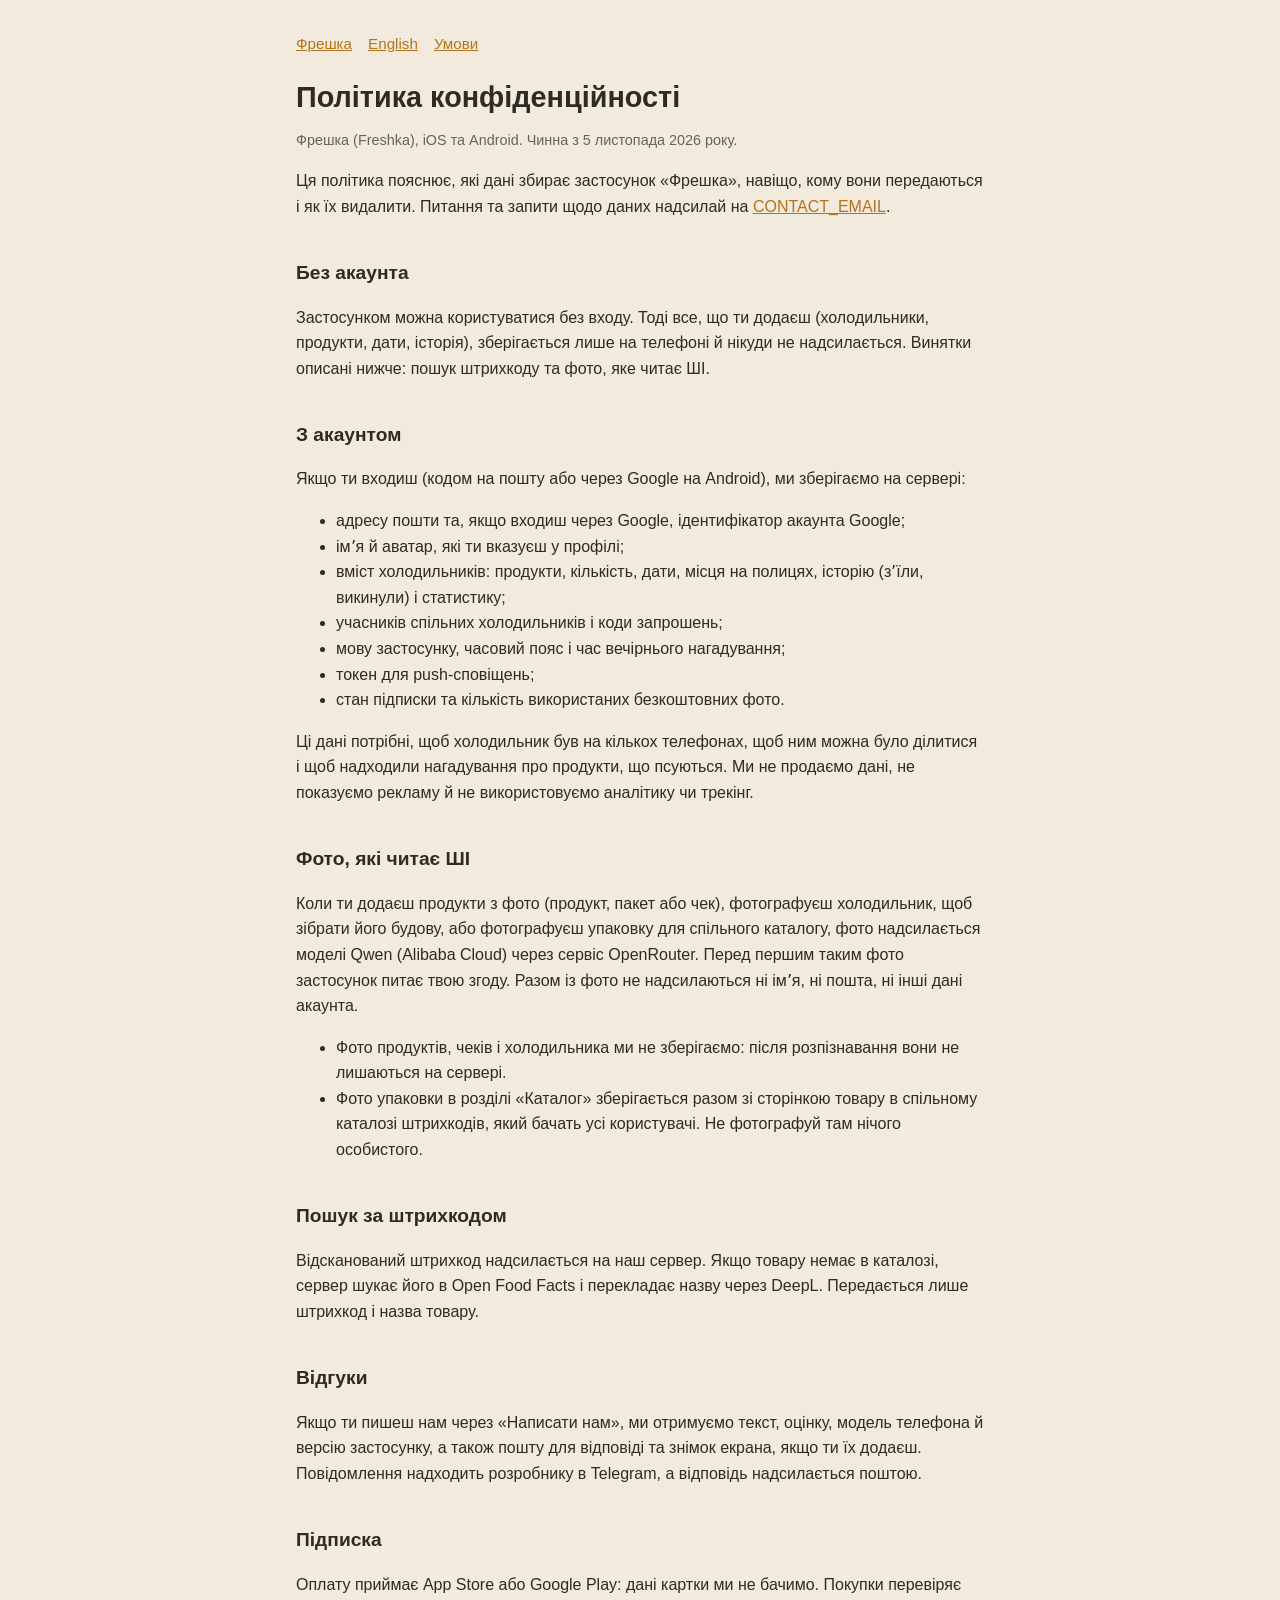
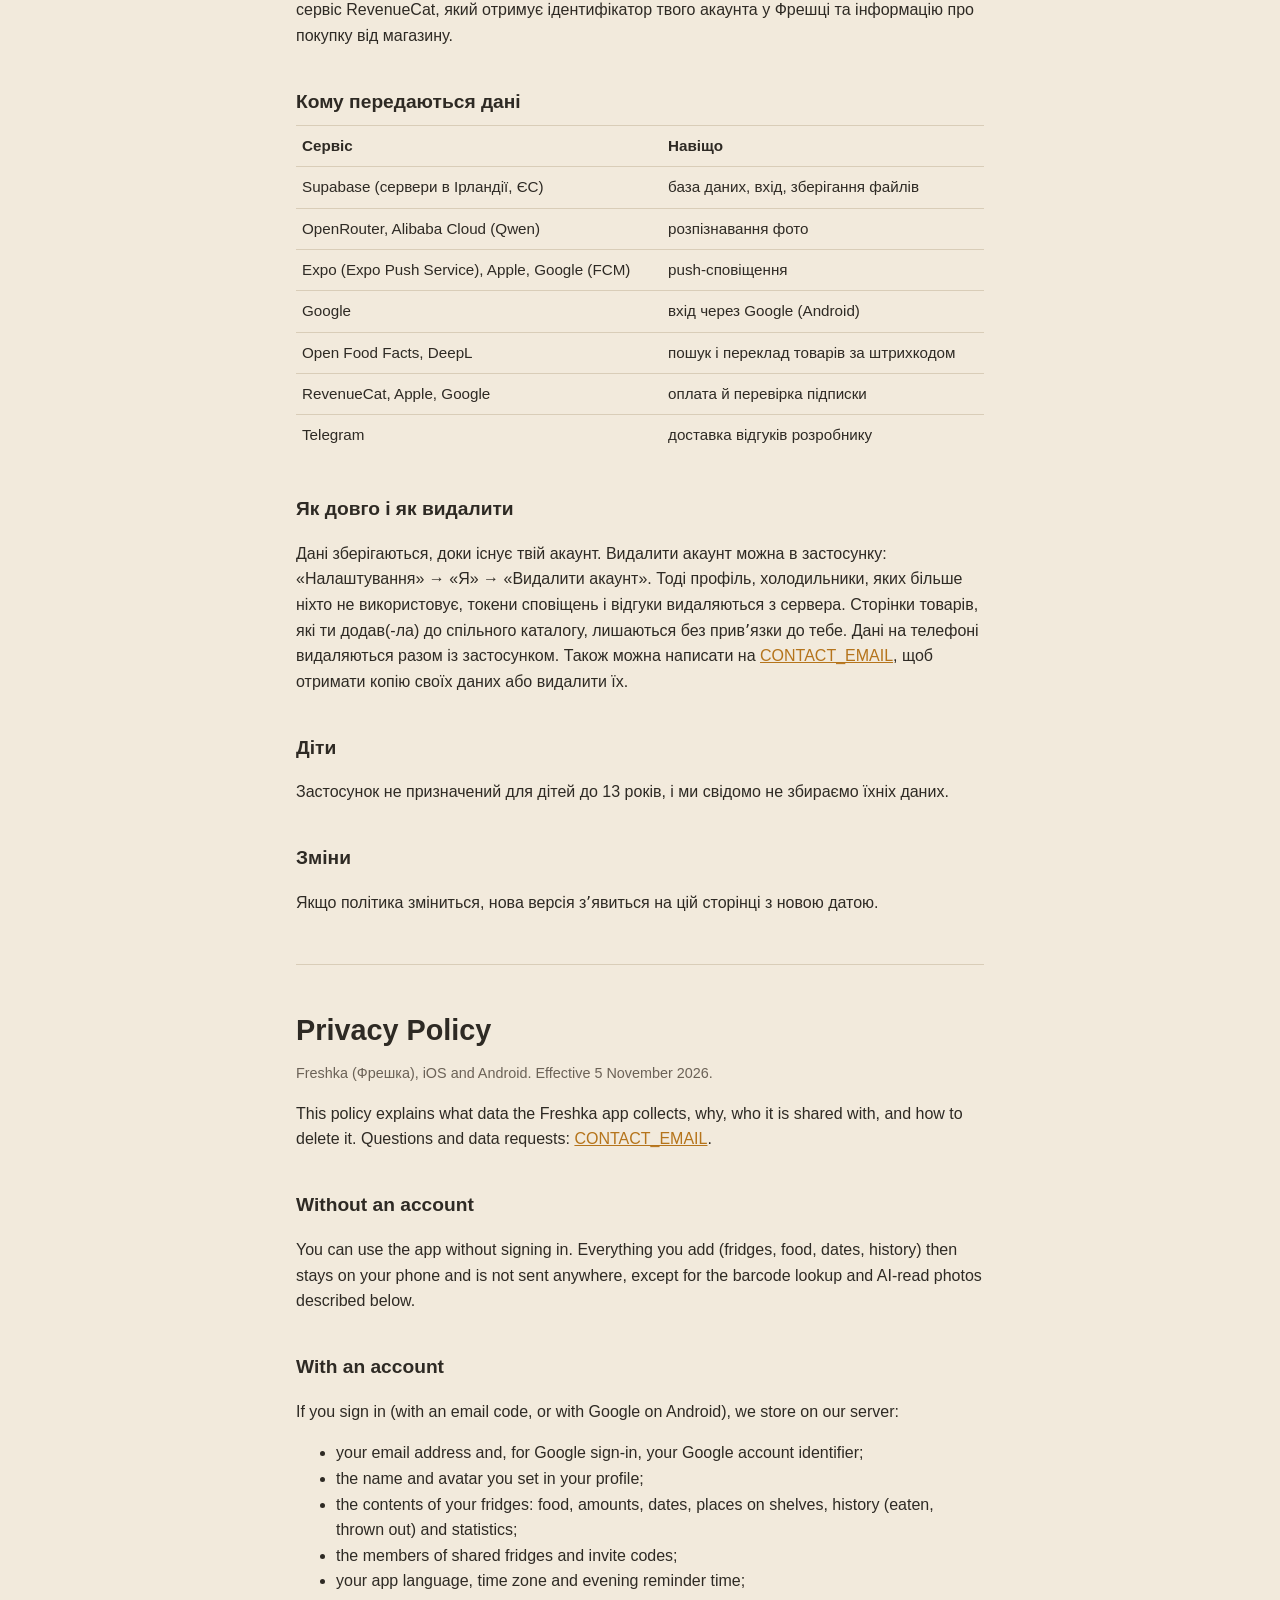
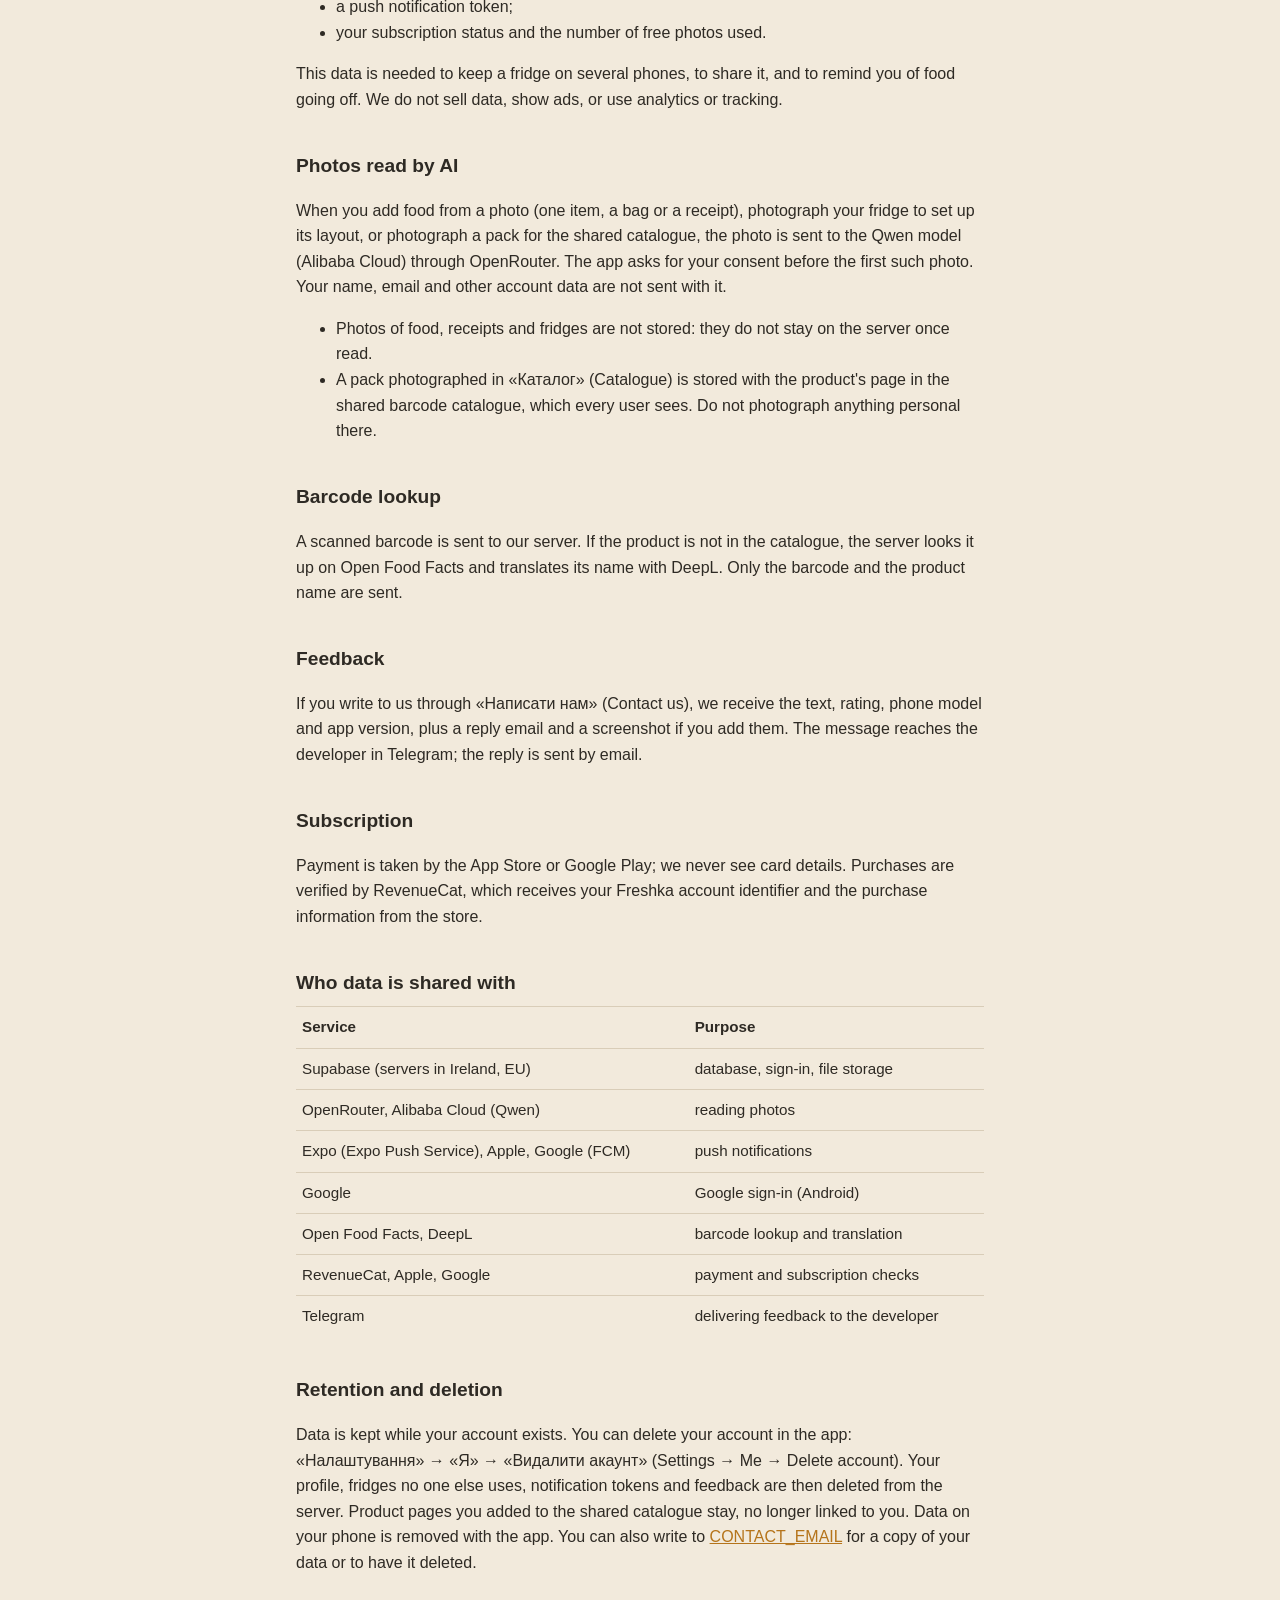
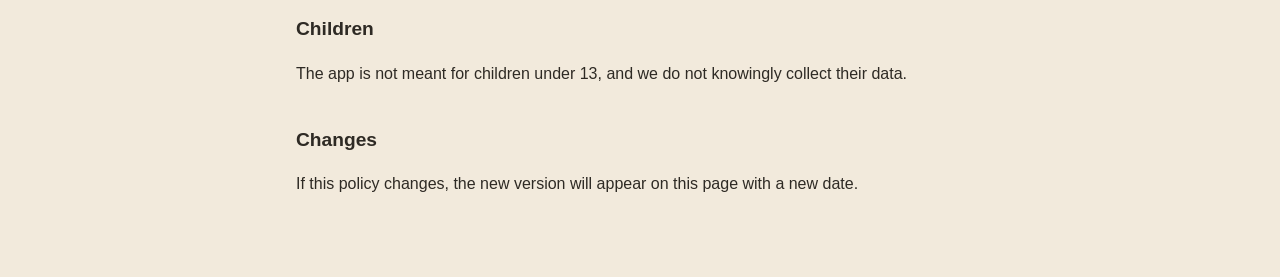
==== privacy.html @ b86d2744 "Privacy policy and terms of use for Freshka Co-Authored-By: Claude Opus 5.5 <noreply@anthropic.com>" ====
<!doctype html>
<html lang="uk"><head><meta charset="utf-8"><meta name="viewport" content="width=device-width,initial-scale=1">
<title>Політика конфіденційності · Privacy Policy</title><link rel="stylesheet" href="style.css"></head>
<body><main>
<nav><a href="index.html">Фрешка</a><a href="#en">English</a><a href="terms.html">Умови</a></nav>

<h1>Політика конфіденційності</h1>
<p class="muted">Фрешка (Freshka), iOS та Android. Чинна з 5 листопада 2026 року.</p>

<p>Ця політика пояснює, які дані збирає застосунок «Фрешка», навіщо, кому вони передаються і як їх видалити. Питання та запити щодо даних надсилай на <a href="mailto:CONTACT_EMAIL">CONTACT_EMAIL</a>.</p>

<h2>Без акаунта</h2>
<p>Застосунком можна користуватися без входу. Тоді все, що ти додаєш (холодильники, продукти, дати, історія), зберігається лише на телефоні й нікуди не надсилається. Винятки описані нижче: пошук штрихкоду та фото, яке читає ШІ.</p>

<h2>З акаунтом</h2>
<p>Якщо ти входиш (кодом на пошту або через Google на Android), ми зберігаємо на сервері:</p>
<ul>
<li>адресу пошти та, якщо входиш через Google, ідентифікатор акаунта Google;</li>
<li>імʼя й аватар, які ти вказуєш у профілі;</li>
<li>вміст холодильників: продукти, кількість, дати, місця на полицях, історію (зʼїли, викинули) і статистику;</li>
<li>учасників спільних холодильників і коди запрошень;</li>
<li>мову застосунку, часовий пояс і час вечірнього нагадування;</li>
<li>токен для push-сповіщень;</li>
<li>стан підписки та кількість використаних безкоштовних фото.</li>
</ul>
<p>Ці дані потрібні, щоб холодильник був на кількох телефонах, щоб ним можна було ділитися і щоб надходили нагадування про продукти, що псуються. Ми не продаємо дані, не показуємо рекламу й не використовуємо аналітику чи трекінг.</p>

<h2>Фото, які читає ШІ</h2>
<p>Коли ти додаєш продукти з фото (продукт, пакет або чек), фотографуєш холодильник, щоб зібрати його будову, або фотографуєш упаковку для спільного каталогу, фото надсилається моделі Qwen (Alibaba Cloud) через сервіс OpenRouter. Перед першим таким фото застосунок питає твою згоду. Разом із фото не надсилаються ні імʼя, ні пошта, ні інші дані акаунта.</p>
<ul>
<li>Фото продуктів, чеків і холодильника ми не зберігаємо: після розпізнавання вони не лишаються на сервері.</li>
<li>Фото упаковки в розділі «Каталог» зберігається разом зі сторінкою товару в спільному каталозі штрихкодів, який бачать усі користувачі. Не фотографуй там нічого особистого.</li>
</ul>

<h2>Пошук за штрихкодом</h2>
<p>Відсканований штрихкод надсилається на наш сервер. Якщо товару немає в каталозі, сервер шукає його в Open Food Facts і перекладає назву через DeepL. Передається лише штрихкод і назва товару.</p>

<h2>Відгуки</h2>
<p>Якщо ти пишеш нам через «Написати нам», ми отримуємо текст, оцінку, модель телефона й версію застосунку, а також пошту для відповіді та знімок екрана, якщо ти їх додаєш. Повідомлення надходить розробнику в Telegram, а відповідь надсилається поштою.</p>

<h2>Підписка</h2>
<p>Оплату приймає App Store або Google Play: дані картки ми не бачимо. Покупки перевіряє сервіс RevenueCat, який отримує ідентифікатор твого акаунта у Фрешці та інформацію про покупку від магазину.</p>

<h2>Кому передаються дані</h2>
<table>
<tr><th>Сервіс</th><th>Навіщо</th></tr>
<tr><td>Supabase (сервери в Ірландії, ЄС)</td><td>база даних, вхід, зберігання файлів</td></tr>
<tr><td>OpenRouter, Alibaba Cloud (Qwen)</td><td>розпізнавання фото</td></tr>
<tr><td>Expo (Expo Push Service), Apple, Google (FCM)</td><td>push-сповіщення</td></tr>
<tr><td>Google</td><td>вхід через Google (Android)</td></tr>
<tr><td>Open Food Facts, DeepL</td><td>пошук і переклад товарів за штрихкодом</td></tr>
<tr><td>RevenueCat, Apple, Google</td><td>оплата й перевірка підписки</td></tr>
<tr><td>Telegram</td><td>доставка відгуків розробнику</td></tr>
</table>

<h2>Як довго і як видалити</h2>
<p>Дані зберігаються, доки існує твій акаунт. Видалити акаунт можна в застосунку: «Налаштування» → «Я» → «Видалити акаунт». Тоді профіль, холодильники, яких більше ніхто не використовує, токени сповіщень і відгуки видаляються з сервера. Сторінки товарів, які ти додав(-ла) до спільного каталогу, лишаються без привʼязки до тебе. Дані на телефоні видаляються разом із застосунком. Також можна написати на <a href="mailto:CONTACT_EMAIL">CONTACT_EMAIL</a>, щоб отримати копію своїх даних або видалити їх.</p>

<h2>Діти</h2>
<p>Застосунок не призначений для дітей до 13 років, і ми свідомо не збираємо їхніх даних.</p>

<h2>Зміни</h2>
<p>Якщо політика зміниться, нова версія зʼявиться на цій сторінці з новою датою.</p>

<hr>

<h1 id="en">Privacy Policy</h1>
<p class="muted">Freshka (Фрешка), iOS and Android. Effective 5 November 2026.</p>

<p>This policy explains what data the Freshka app collects, why, who it is shared with, and how to delete it. Questions and data requests: <a href="mailto:CONTACT_EMAIL">CONTACT_EMAIL</a>.</p>

<h2>Without an account</h2>
<p>You can use the app without signing in. Everything you add (fridges, food, dates, history) then stays on your phone and is not sent anywhere, except for the barcode lookup and AI-read photos described below.</p>

<h2>With an account</h2>
<p>If you sign in (with an email code, or with Google on Android), we store on our server:</p>
<ul>
<li>your email address and, for Google sign-in, your Google account identifier;</li>
<li>the name and avatar you set in your profile;</li>
<li>the contents of your fridges: food, amounts, dates, places on shelves, history (eaten, thrown out) and statistics;</li>
<li>the members of shared fridges and invite codes;</li>
<li>your app language, time zone and evening reminder time;</li>
<li>a push notification token;</li>
<li>your subscription status and the number of free photos used.</li>
</ul>
<p>This data is needed to keep a fridge on several phones, to share it, and to remind you of food going off. We do not sell data, show ads, or use analytics or tracking.</p>

<h2>Photos read by AI</h2>
<p>When you add food from a photo (one item, a bag or a receipt), photograph your fridge to set up its layout, or photograph a pack for the shared catalogue, the photo is sent to the Qwen model (Alibaba Cloud) through OpenRouter. The app asks for your consent before the first such photo. Your name, email and other account data are not sent with it.</p>
<ul>
<li>Photos of food, receipts and fridges are not stored: they do not stay on the server once read.</li>
<li>A pack photographed in «Каталог» (Catalogue) is stored with the product's page in the shared barcode catalogue, which every user sees. Do not photograph anything personal there.</li>
</ul>

<h2>Barcode lookup</h2>
<p>A scanned barcode is sent to our server. If the product is not in the catalogue, the server looks it up on Open Food Facts and translates its name with DeepL. Only the barcode and the product name are sent.</p>

<h2>Feedback</h2>
<p>If you write to us through «Написати нам» (Contact us), we receive the text, rating, phone model and app version, plus a reply email and a screenshot if you add them. The message reaches the developer in Telegram; the reply is sent by email.</p>

<h2>Subscription</h2>
<p>Payment is taken by the App Store or Google Play; we never see card details. Purchases are verified by RevenueCat, which receives your Freshka account identifier and the purchase information from the store.</p>

<h2>Who data is shared with</h2>
<table>
<tr><th>Service</th><th>Purpose</th></tr>
<tr><td>Supabase (servers in Ireland, EU)</td><td>database, sign-in, file storage</td></tr>
<tr><td>OpenRouter, Alibaba Cloud (Qwen)</td><td>reading photos</td></tr>
<tr><td>Expo (Expo Push Service), Apple, Google (FCM)</td><td>push notifications</td></tr>
<tr><td>Google</td><td>Google sign-in (Android)</td></tr>
<tr><td>Open Food Facts, DeepL</td><td>barcode lookup and translation</td></tr>
<tr><td>RevenueCat, Apple, Google</td><td>payment and subscription checks</td></tr>
<tr><td>Telegram</td><td>delivering feedback to the developer</td></tr>
</table>

<h2>Retention and deletion</h2>
<p>Data is kept while your account exists. You can delete your account in the app: «Налаштування» → «Я» → «Видалити акаунт» (Settings → Me → Delete account). Your profile, fridges no one else uses, notification tokens and feedback are then deleted from the server. Product pages you added to the shared catalogue stay, no longer linked to you. Data on your phone is removed with the app. You can also write to <a href="mailto:CONTACT_EMAIL">CONTACT_EMAIL</a> for a copy of your data or to have it deleted.</p>

<h2>Children</h2>
<p>The app is not meant for children under 13, and we do not knowingly collect their data.</p>

<h2>Changes</h2>
<p>If this policy changes, the new version will appear on this page with a new date.</p>
</main></body></html>
---- style.css ----
:root{--bg:#F2EADC;--text:#2E2A24;--muted:#6B6257;--accent:#B5741B;--line:#D9CDB8}
@media (prefers-color-scheme:dark){:root{--bg:#1F1C18;--text:#EDE6DA;--muted:#B3A898;--accent:#E9A23B;--line:#3A342C}}
*{box-sizing:border-box}
body{margin:0;background:var(--bg);color:var(--text);font:16px/1.6 -apple-system,BlinkMacSystemFont,"Segoe UI",Roboto,sans-serif}
main{max-width:720px;margin:0 auto;padding:32px 16px 64px}
h1{font-size:1.8rem;line-height:1.2;margin:0 0 4px}
h2{font-size:1.2rem;margin:2em 0 .4em}
p,li{color:var(--text)}
.muted{color:var(--muted);font-size:.9rem}
a{color:var(--accent)}
nav{display:flex;gap:16px;margin-bottom:24px;font-size:.95rem}
hr{border:0;border-top:1px solid var(--line);margin:48px 0}
table{border-collapse:collapse;width:100%;font-size:.95rem}
td,th{border-top:1px solid var(--line);padding:8px 6px;text-align:left;vertical-align:top}
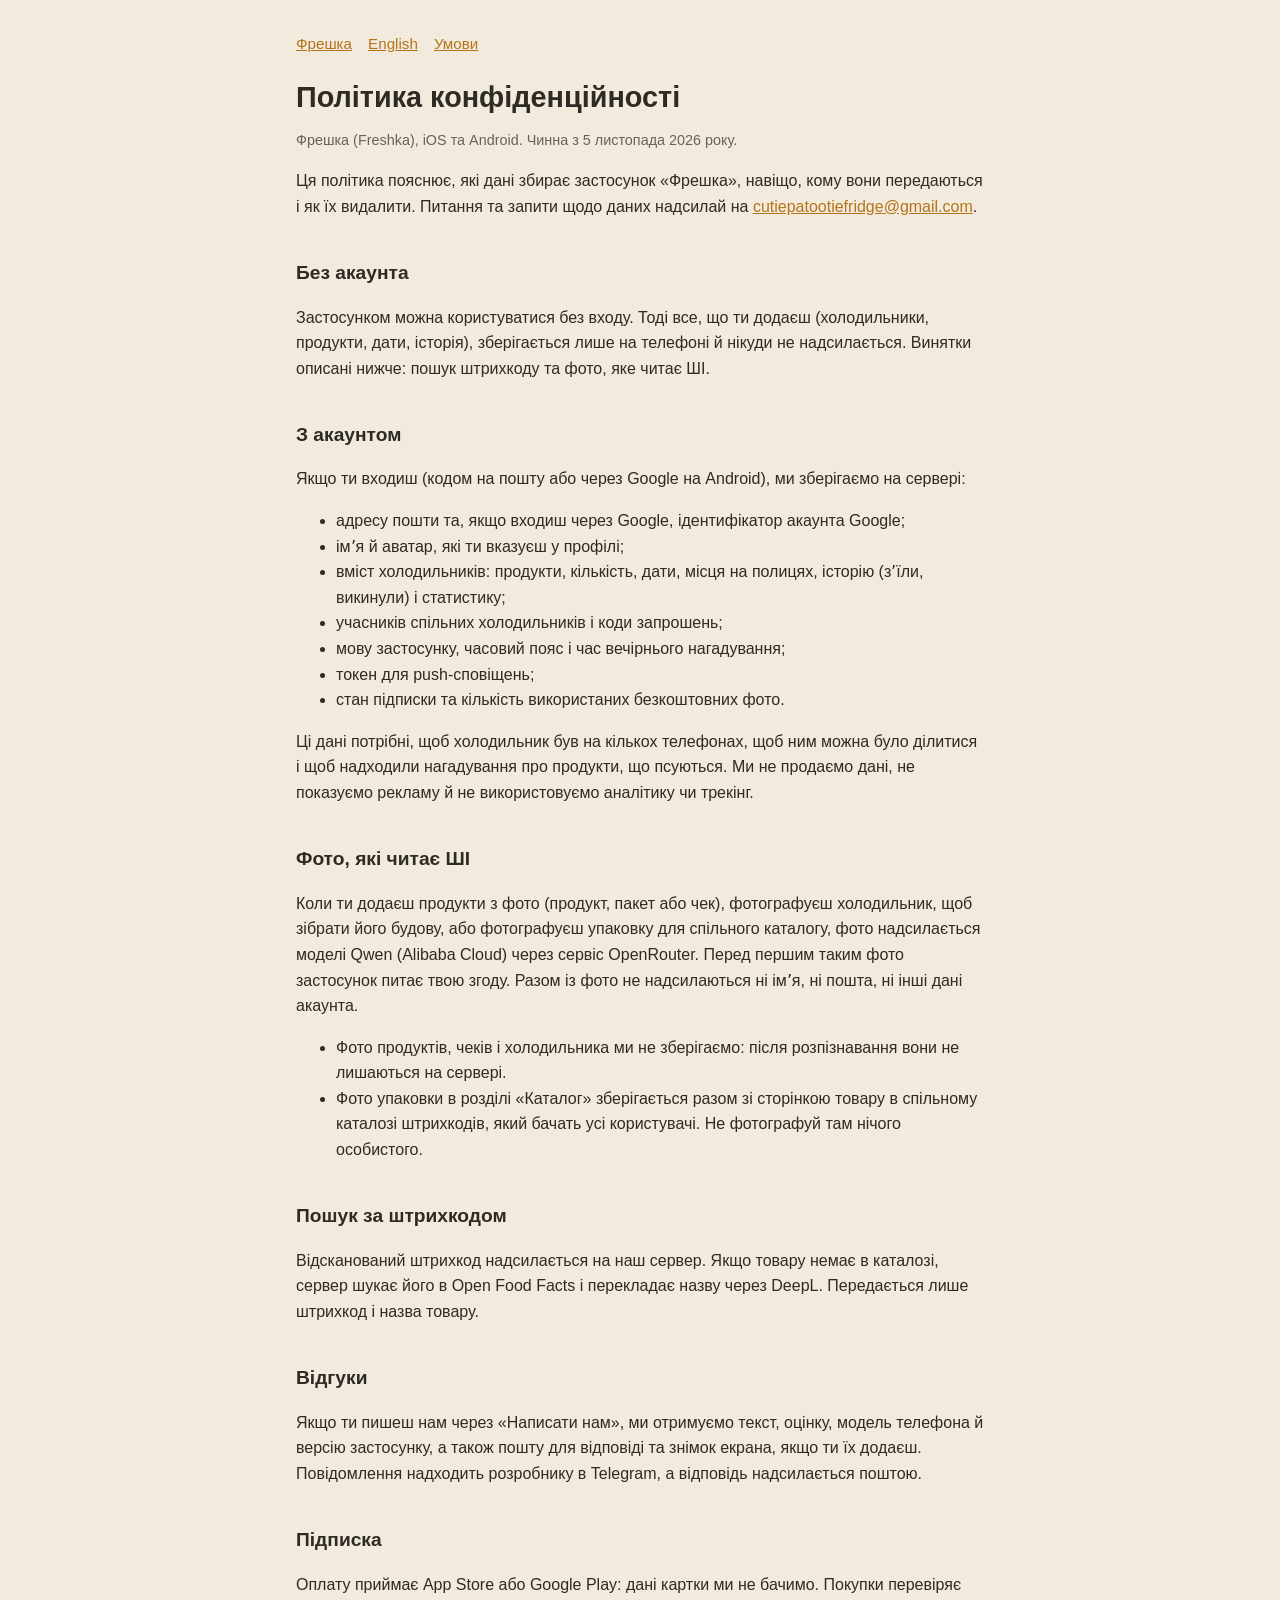
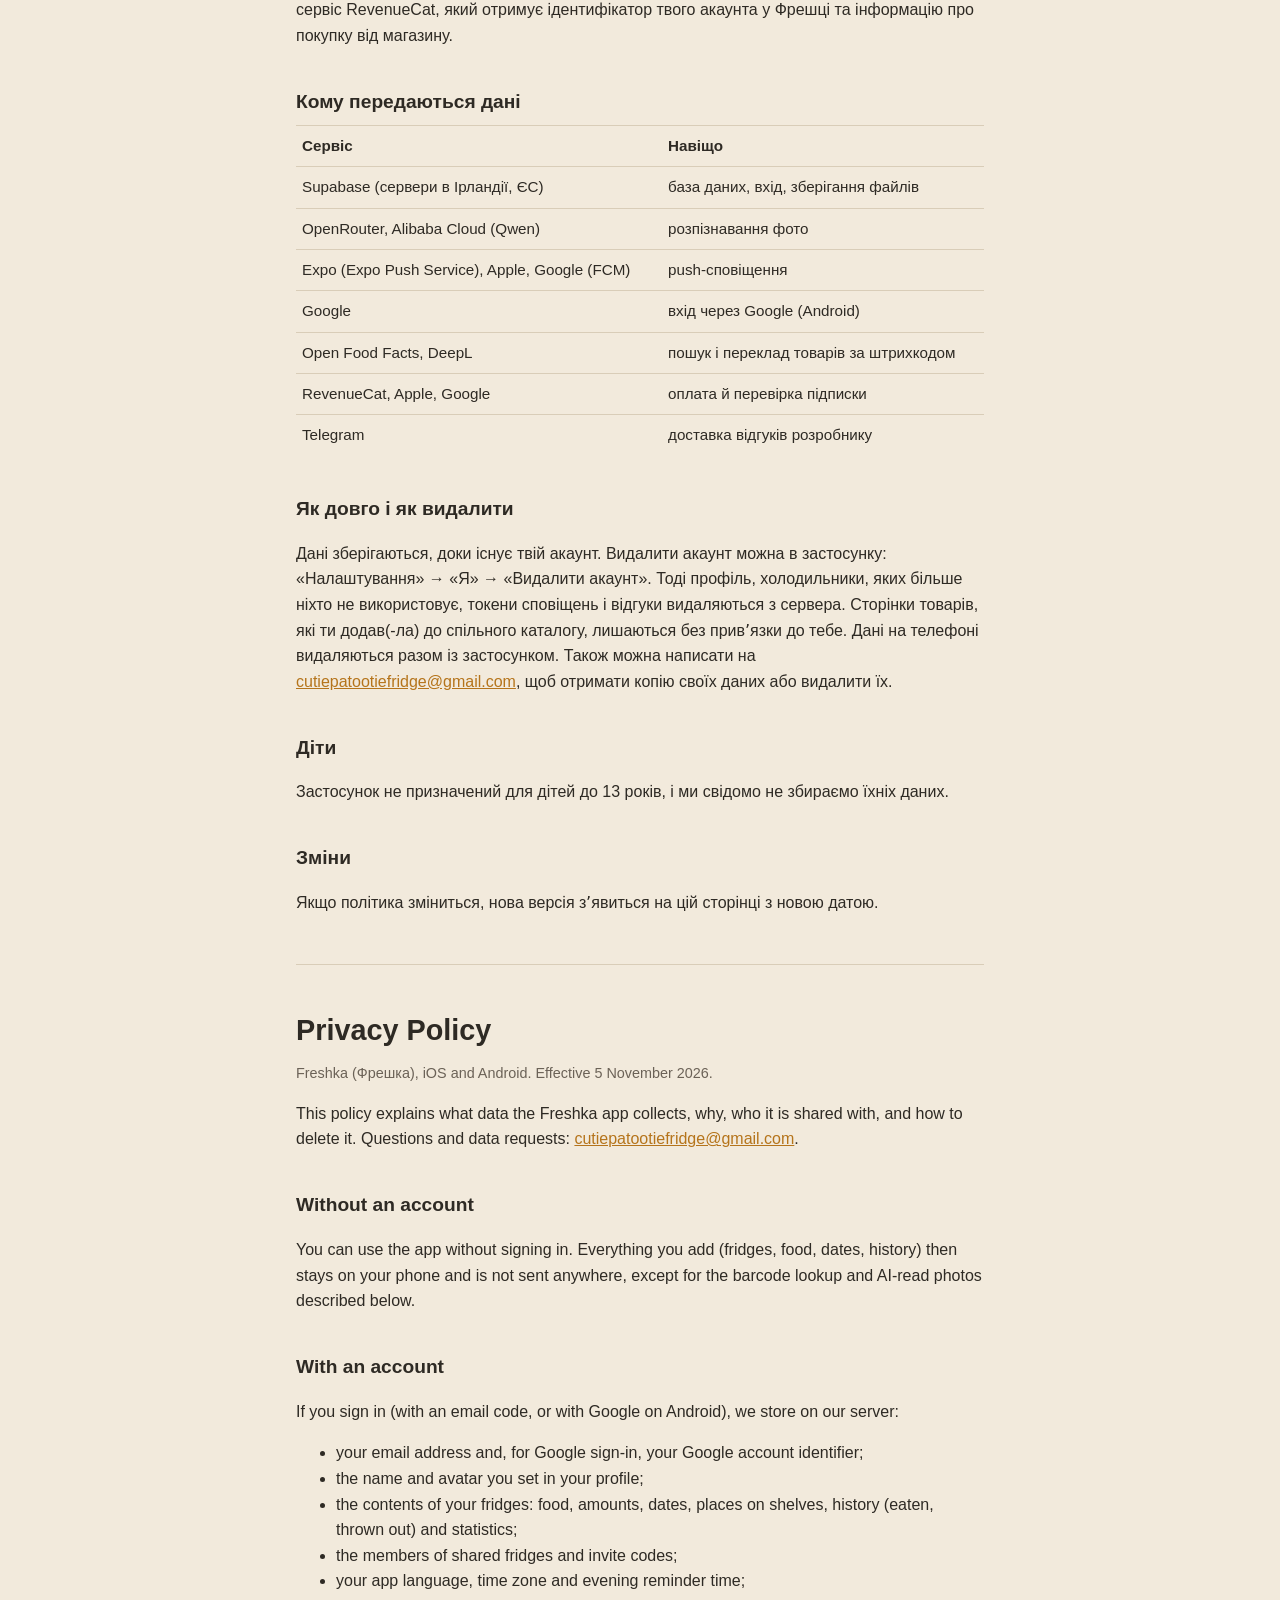
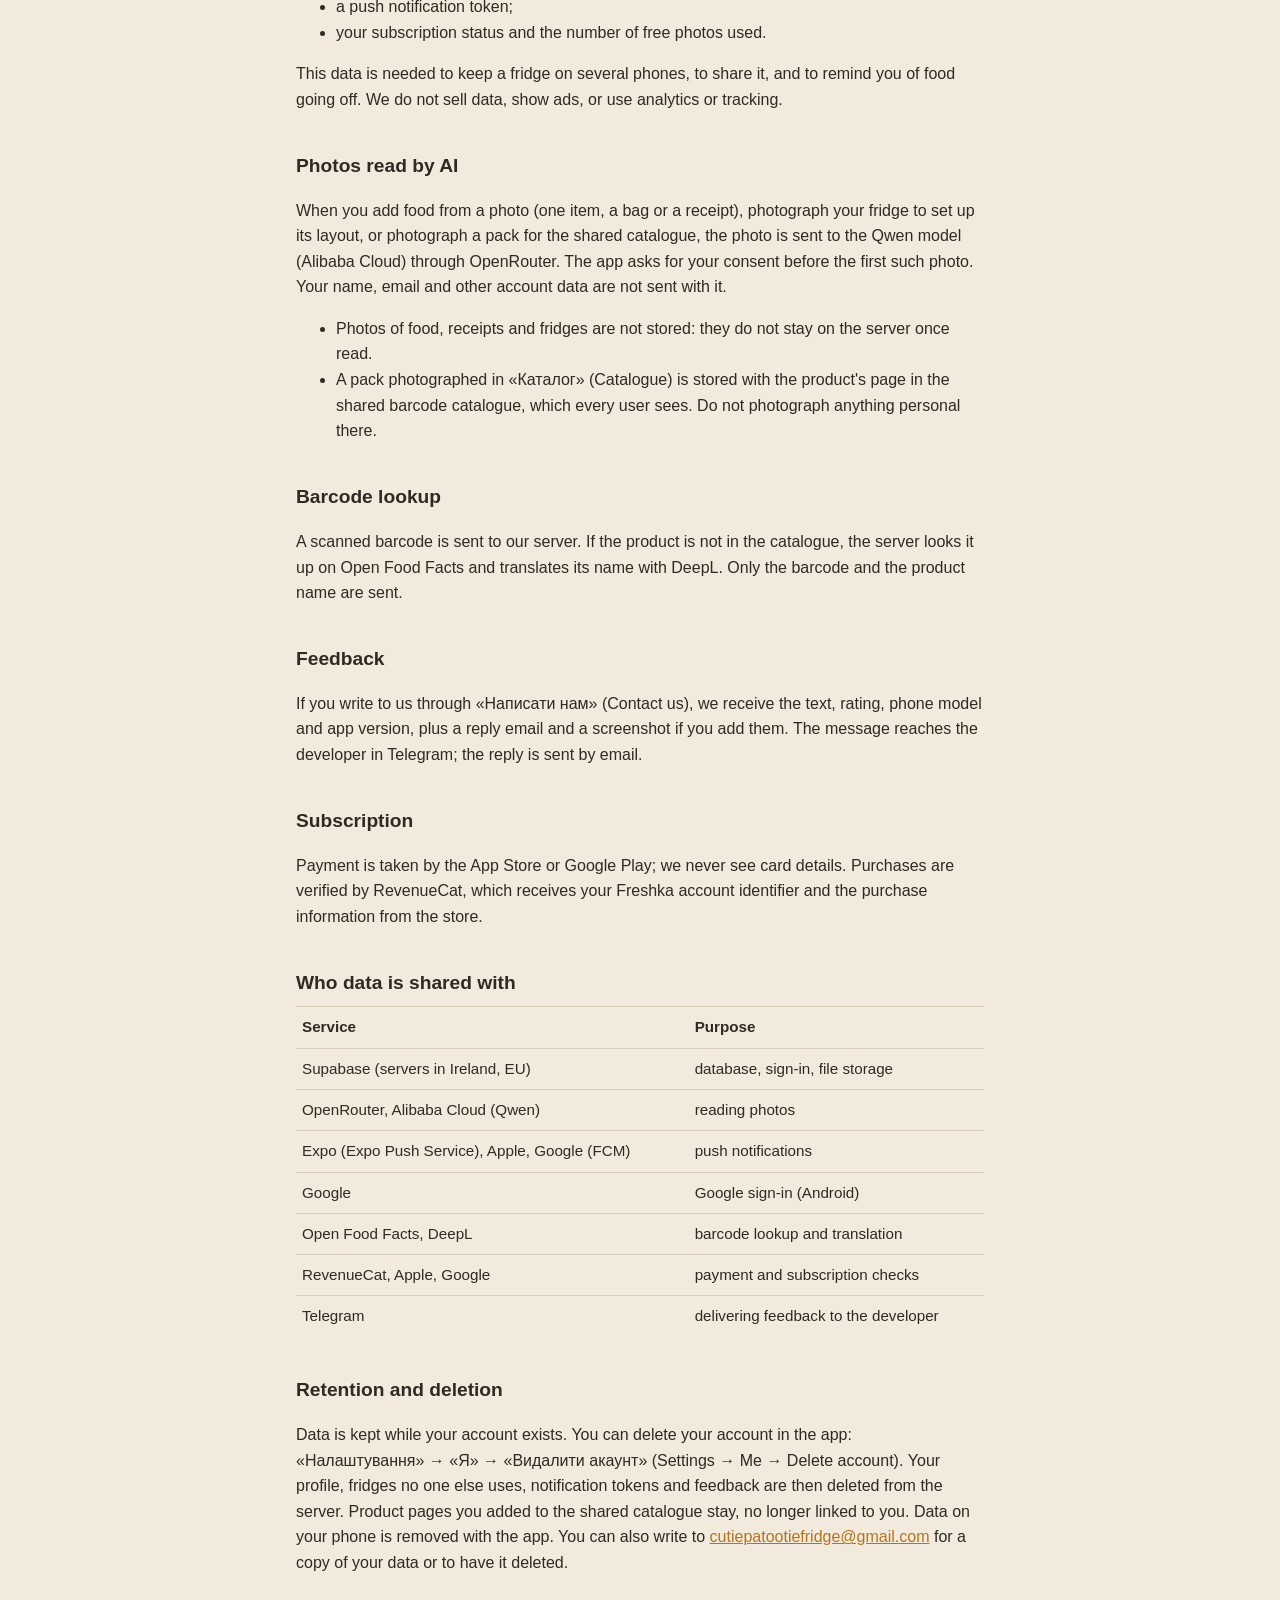
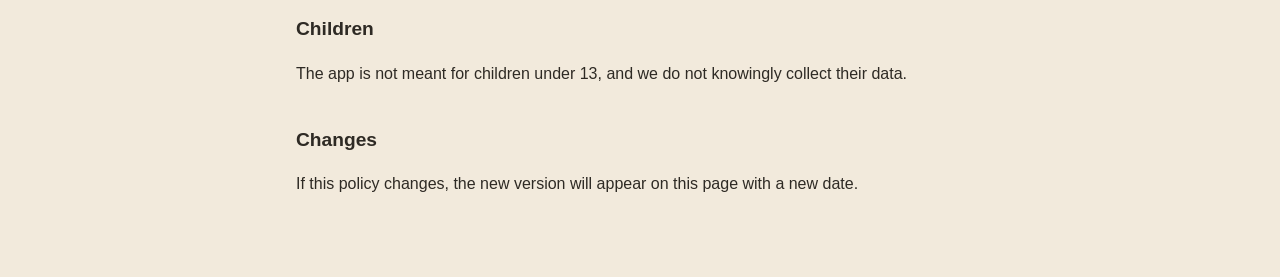
==== commit 1c053d48: "Contact email Co-Authored-By: Claude Opus 5.5 <noreply@anthropic.com>" ====
--- a/privacy.html
+++ b/privacy.html
@@ -7,7 +7,7 @@
 <h1>Політика конфіденційності</h1>
 <p class="muted">Фрешка (Freshka), iOS та Android. Чинна з 5 листопада 2026 року.</p>
 
-<p>Ця політика пояснює, які дані збирає застосунок «Фрешка», навіщо, кому вони передаються і як їх видалити. Питання та запити щодо даних надсилай на <a href="mailto:CONTACT_EMAIL">CONTACT_EMAIL</a>.</p>
+<p>Ця політика пояснює, які дані збирає застосунок «Фрешка», навіщо, кому вони передаються і як їх видалити. Питання та запити щодо даних надсилай на <a href="mailto:cutiepatootiefridge@gmail.com">cutiepatootiefridge@gmail.com</a>.</p>
 
 <h2>Без акаунта</h2>
 <p>Застосунком можна користуватися без входу. Тоді все, що ти додаєш (холодильники, продукти, дати, історія), зберігається лише на телефоні й нікуди не надсилається. Винятки описані нижче: пошук штрихкоду та фото, яке читає ШІ.</p>
@@ -54,7 +54,7 @@
 </table>
 
 <h2>Як довго і як видалити</h2>
-<p>Дані зберігаються, доки існує твій акаунт. Видалити акаунт можна в застосунку: «Налаштування» → «Я» → «Видалити акаунт». Тоді профіль, холодильники, яких більше ніхто не використовує, токени сповіщень і відгуки видаляються з сервера. Сторінки товарів, які ти додав(-ла) до спільного каталогу, лишаються без привʼязки до тебе. Дані на телефоні видаляються разом із застосунком. Також можна написати на <a href="mailto:CONTACT_EMAIL">CONTACT_EMAIL</a>, щоб отримати копію своїх даних або видалити їх.</p>
+<p>Дані зберігаються, доки існує твій акаунт. Видалити акаунт можна в застосунку: «Налаштування» → «Я» → «Видалити акаунт». Тоді профіль, холодильники, яких більше ніхто не використовує, токени сповіщень і відгуки видаляються з сервера. Сторінки товарів, які ти додав(-ла) до спільного каталогу, лишаються без привʼязки до тебе. Дані на телефоні видаляються разом із застосунком. Також можна написати на <a href="mailto:cutiepatootiefridge@gmail.com">cutiepatootiefridge@gmail.com</a>, щоб отримати копію своїх даних або видалити їх.</p>
 
 <h2>Діти</h2>
 <p>Застосунок не призначений для дітей до 13 років, і ми свідомо не збираємо їхніх даних.</p>
@@ -67,7 +67,7 @@
 <h1 id="en">Privacy Policy</h1>
 <p class="muted">Freshka (Фрешка), iOS and Android. Effective 5 November 2026.</p>
 
-<p>This policy explains what data the Freshka app collects, why, who it is shared with, and how to delete it. Questions and data requests: <a href="mailto:CONTACT_EMAIL">CONTACT_EMAIL</a>.</p>
+<p>This policy explains what data the Freshka app collects, why, who it is shared with, and how to delete it. Questions and data requests: <a href="mailto:cutiepatootiefridge@gmail.com">cutiepatootiefridge@gmail.com</a>.</p>
 
 <h2>Without an account</h2>
 <p>You can use the app without signing in. Everything you add (fridges, food, dates, history) then stays on your phone and is not sent anywhere, except for the barcode lookup and AI-read photos described below.</p>
@@ -114,7 +114,7 @@
 </table>
 
 <h2>Retention and deletion</h2>
-<p>Data is kept while your account exists. You can delete your account in the app: «Налаштування» → «Я» → «Видалити акаунт» (Settings → Me → Delete account). Your profile, fridges no one else uses, notification tokens and feedback are then deleted from the server. Product pages you added to the shared catalogue stay, no longer linked to you. Data on your phone is removed with the app. You can also write to <a href="mailto:CONTACT_EMAIL">CONTACT_EMAIL</a> for a copy of your data or to have it deleted.</p>
+<p>Data is kept while your account exists. You can delete your account in the app: «Налаштування» → «Я» → «Видалити акаунт» (Settings → Me → Delete account). Your profile, fridges no one else uses, notification tokens and feedback are then deleted from the server. Product pages you added to the shared catalogue stay, no longer linked to you. Data on your phone is removed with the app. You can also write to <a href="mailto:cutiepatootiefridge@gmail.com">cutiepatootiefridge@gmail.com</a> for a copy of your data or to have it deleted.</p>
 
 <h2>Children</h2>
 <p>The app is not meant for children under 13, and we do not knowingly collect their data.</p>
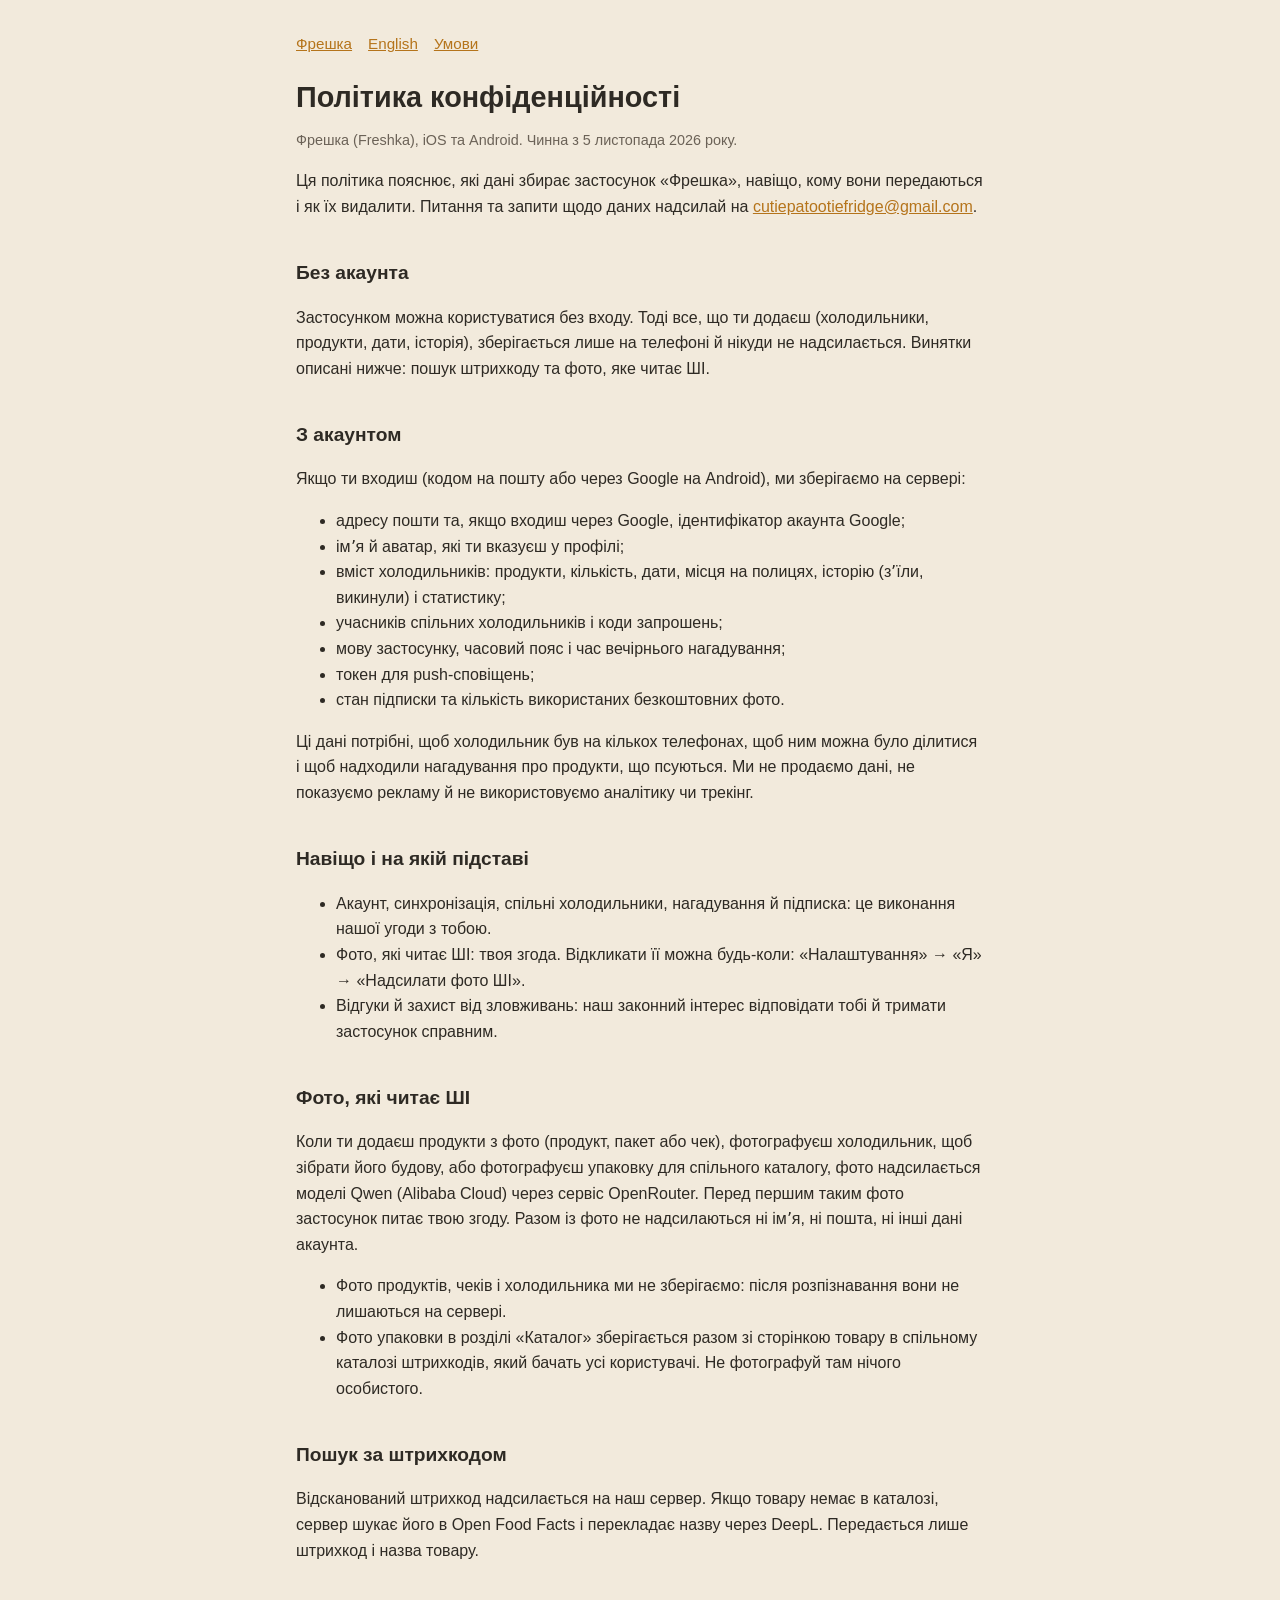
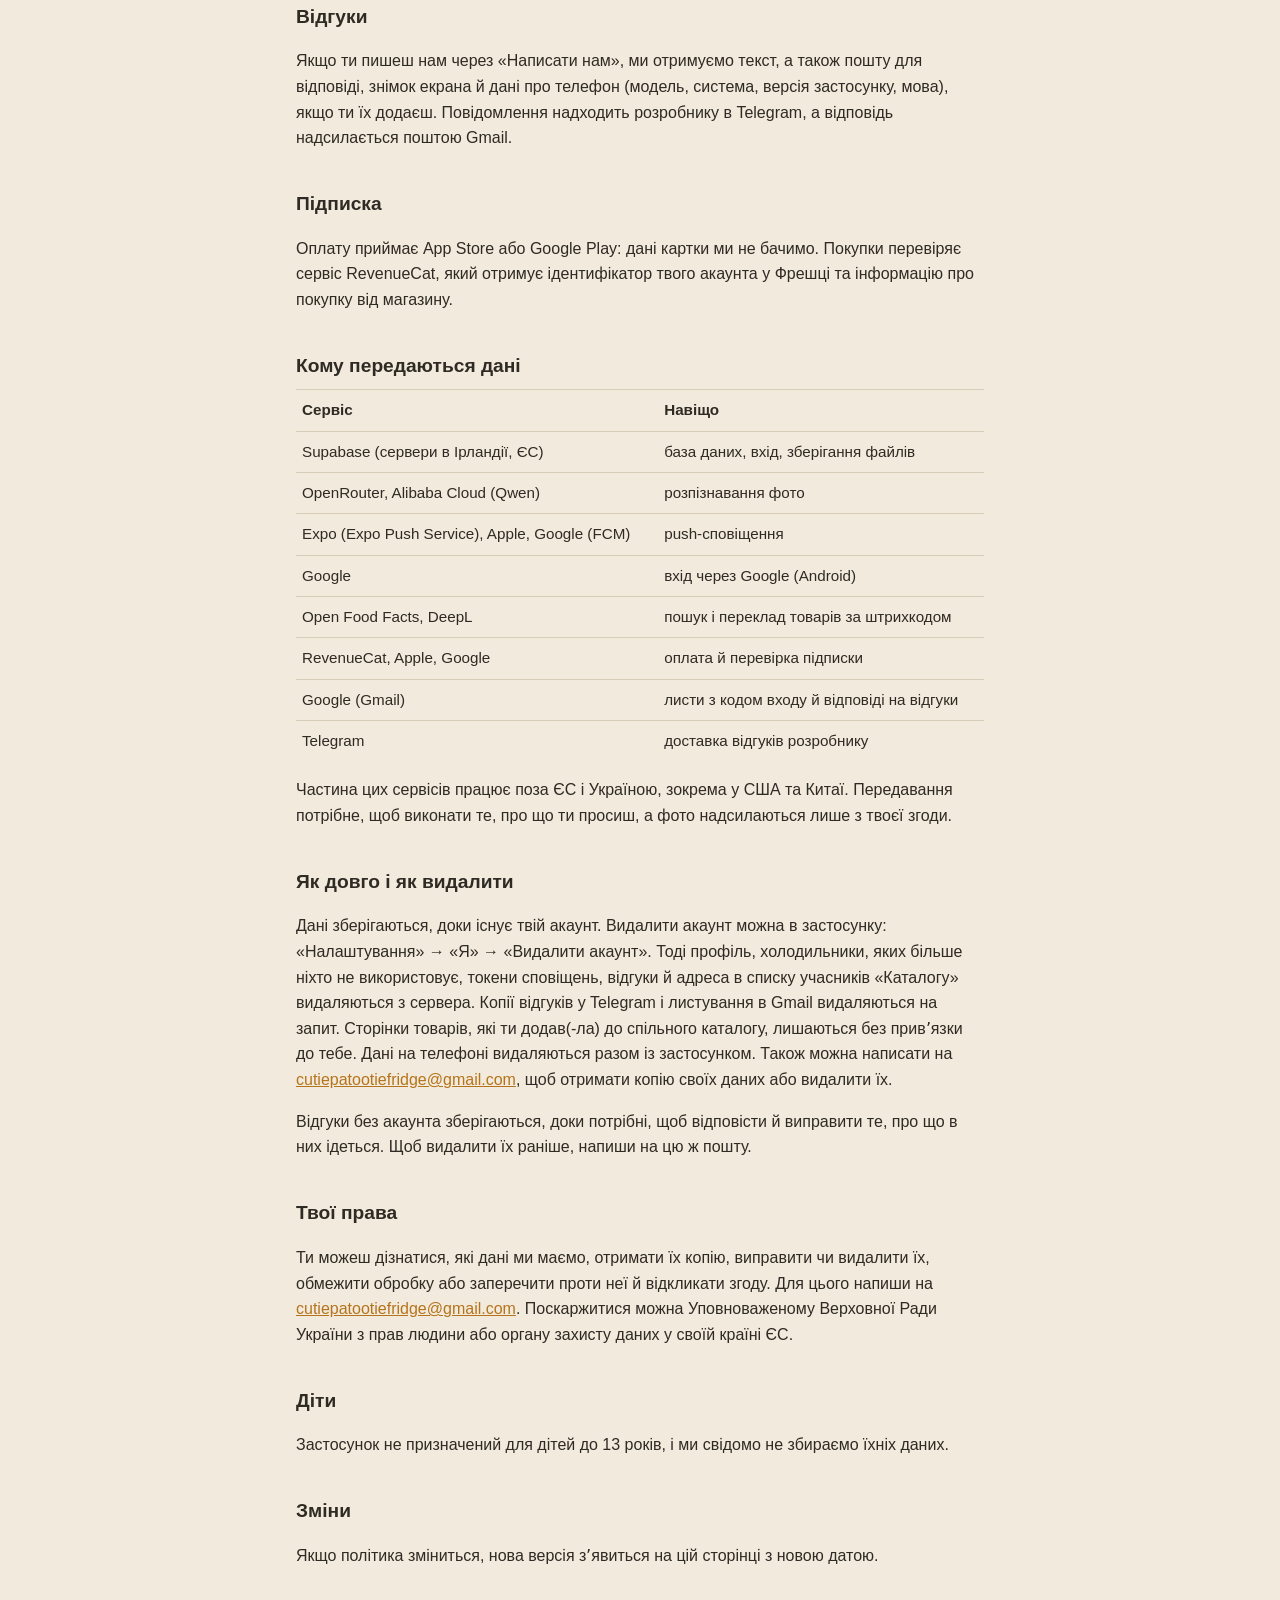
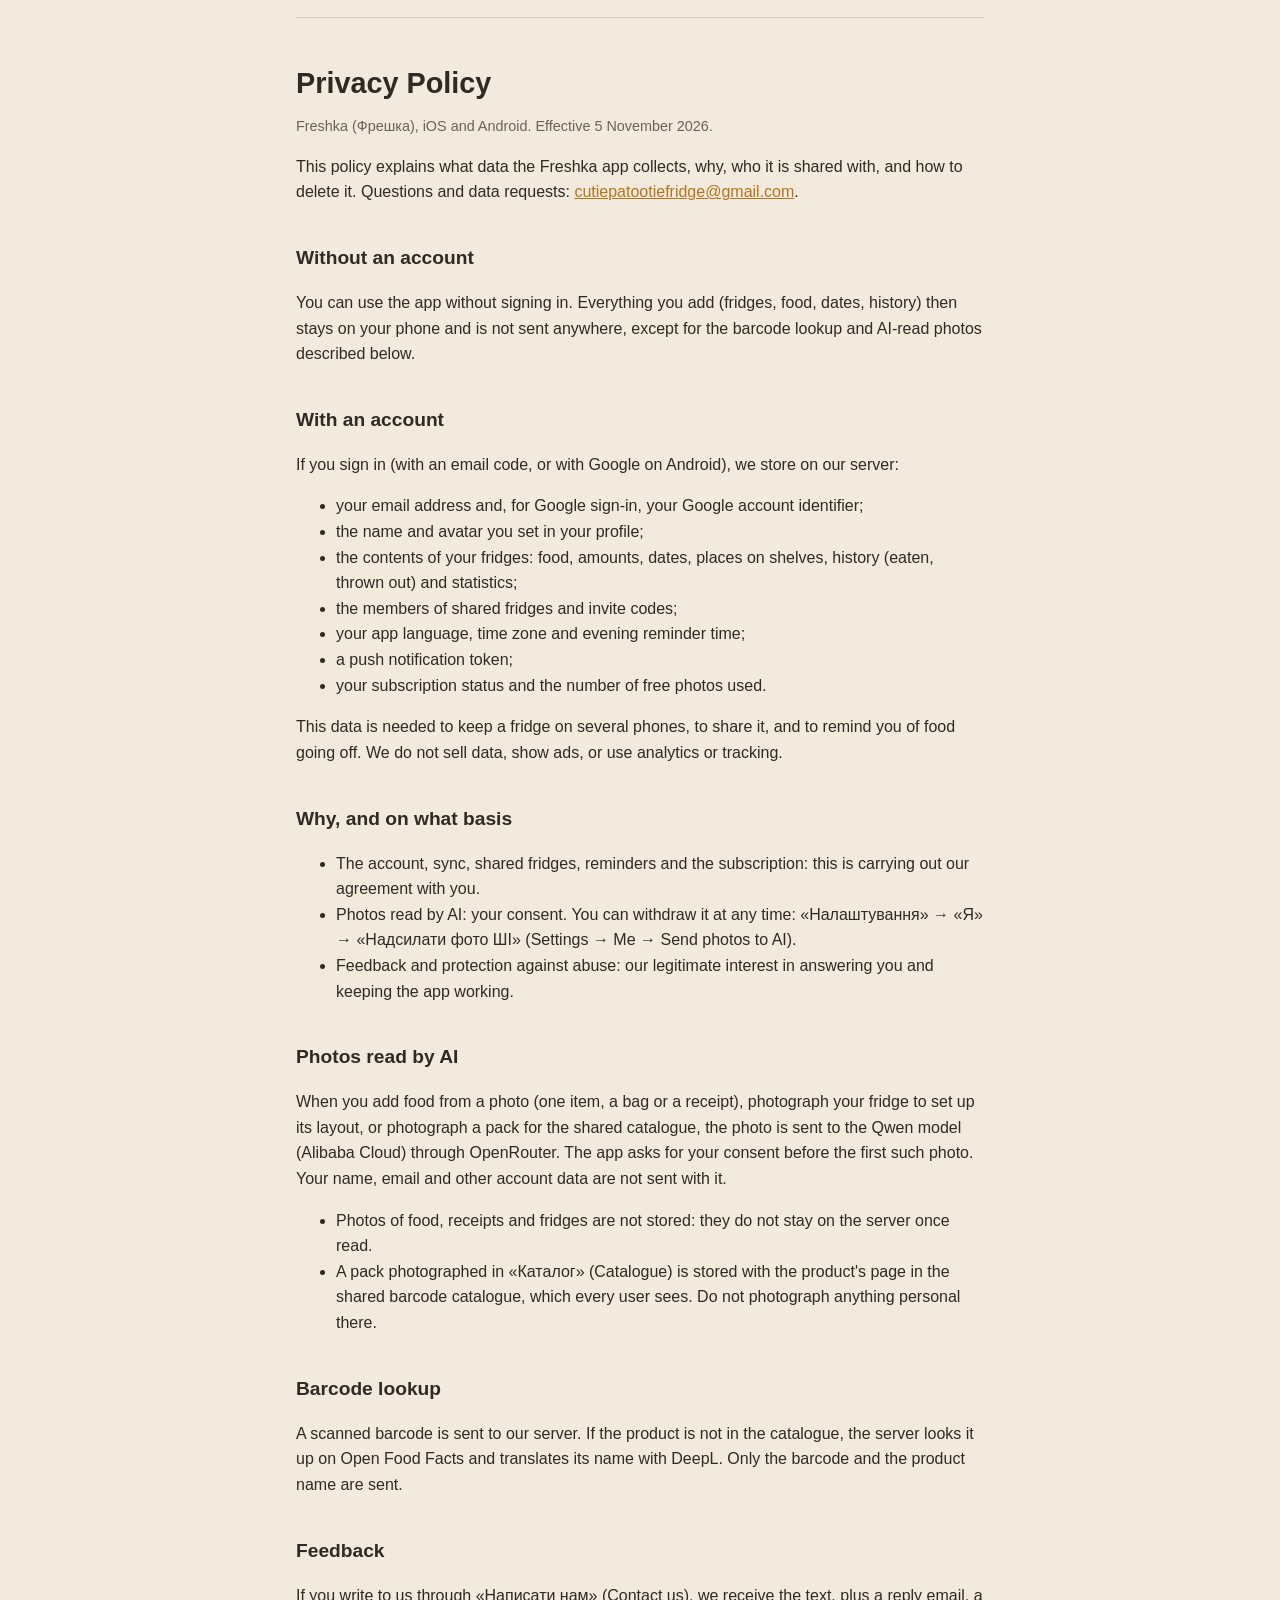
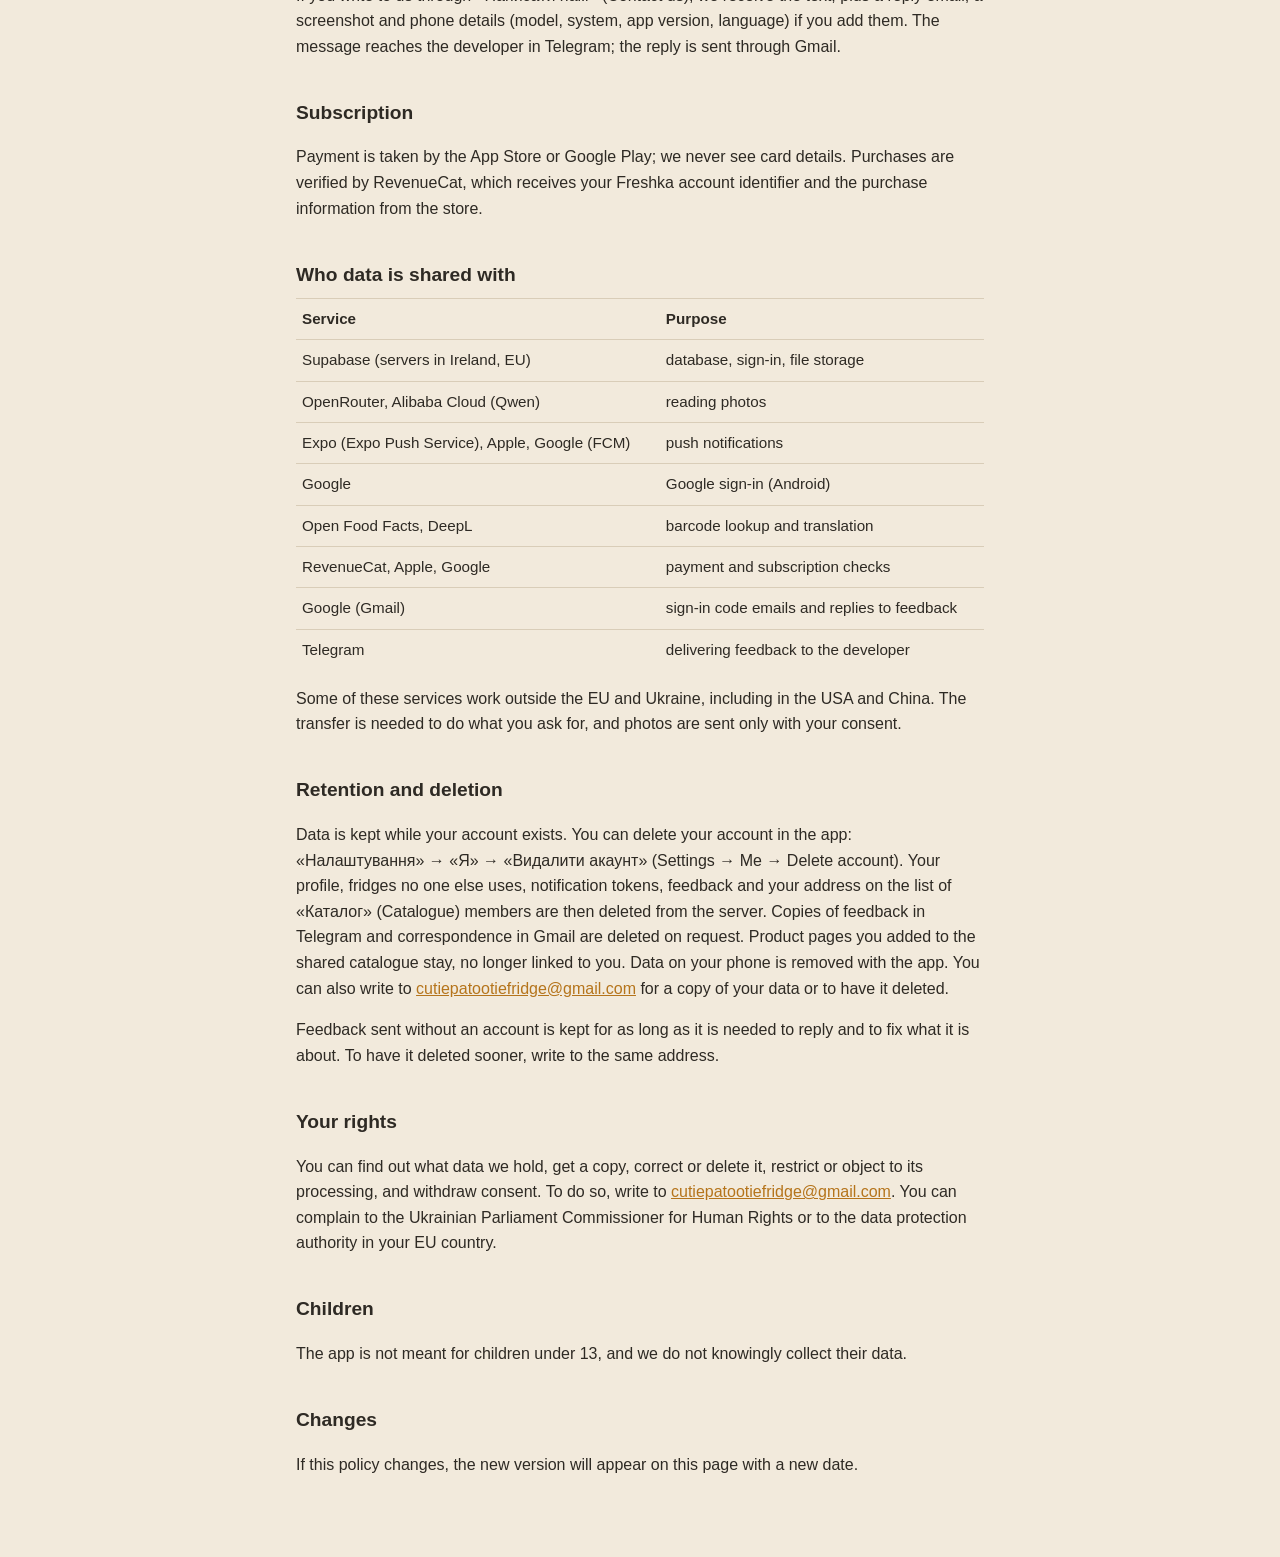
==== commit fe7cc9e0: "Policy for the EU and Ukraine: legal bases, rights, transfers, Gmail, what stays after deletion Co-A" ====
--- a/privacy.html
+++ b/privacy.html
@@ -1,6 +1,6 @@
 <!doctype html>
 <html lang="uk"><head><meta charset="utf-8"><meta name="viewport" content="width=device-width,initial-scale=1">
-<title>Політика конфіденційності · Privacy Policy</title><link rel="stylesheet" href="style.css"></head>
+<title>Політика конфіденційності, Privacy Policy</title><link rel="stylesheet" href="style.css"></head>
 <body><main>
 <nav><a href="index.html">Фрешка</a><a href="#en">English</a><a href="terms.html">Умови</a></nav>
 
@@ -25,6 +25,13 @@
 </ul>
 <p>Ці дані потрібні, щоб холодильник був на кількох телефонах, щоб ним можна було ділитися і щоб надходили нагадування про продукти, що псуються. Ми не продаємо дані, не показуємо рекламу й не використовуємо аналітику чи трекінг.</p>
 
+<h2>Навіщо і на якій підставі</h2>
+<ul>
+<li>Акаунт, синхронізація, спільні холодильники, нагадування й підписка: це виконання нашої угоди з тобою.</li>
+<li>Фото, які читає ШІ: твоя згода. Відкликати її можна будь-коли: «Налаштування» → «Я» → «Надсилати фото ШІ».</li>
+<li>Відгуки й захист від зловживань: наш законний інтерес відповідати тобі й тримати застосунок справним.</li>
+</ul>
+
 <h2>Фото, які читає ШІ</h2>
 <p>Коли ти додаєш продукти з фото (продукт, пакет або чек), фотографуєш холодильник, щоб зібрати його будову, або фотографуєш упаковку для спільного каталогу, фото надсилається моделі Qwen (Alibaba Cloud) через сервіс OpenRouter. Перед першим таким фото застосунок питає твою згоду. Разом із фото не надсилаються ні імʼя, ні пошта, ні інші дані акаунта.</p>
 <ul>
@@ -36,7 +43,7 @@
 <p>Відсканований штрихкод надсилається на наш сервер. Якщо товару немає в каталозі, сервер шукає його в Open Food Facts і перекладає назву через DeepL. Передається лише штрихкод і назва товару.</p>
 
 <h2>Відгуки</h2>
-<p>Якщо ти пишеш нам через «Написати нам», ми отримуємо текст, оцінку, модель телефона й версію застосунку, а також пошту для відповіді та знімок екрана, якщо ти їх додаєш. Повідомлення надходить розробнику в Telegram, а відповідь надсилається поштою.</p>
+<p>Якщо ти пишеш нам через «Написати нам», ми отримуємо текст, а також пошту для відповіді, знімок екрана й дані про телефон (модель, система, версія застосунку, мова), якщо ти їх додаєш. Повідомлення надходить розробнику в Telegram, а відповідь надсилається поштою Gmail.</p>
 
 <h2>Підписка</h2>
 <p>Оплату приймає App Store або Google Play: дані картки ми не бачимо. Покупки перевіряє сервіс RevenueCat, який отримує ідентифікатор твого акаунта у Фрешці та інформацію про покупку від магазину.</p>
@@ -50,11 +57,18 @@
 <tr><td>Google</td><td>вхід через Google (Android)</td></tr>
 <tr><td>Open Food Facts, DeepL</td><td>пошук і переклад товарів за штрихкодом</td></tr>
 <tr><td>RevenueCat, Apple, Google</td><td>оплата й перевірка підписки</td></tr>
+<tr><td>Google (Gmail)</td><td>листи з кодом входу й відповіді на відгуки</td></tr>
 <tr><td>Telegram</td><td>доставка відгуків розробнику</td></tr>
 </table>
+<p>Частина цих сервісів працює поза ЄС і Україною, зокрема у США та Китаї. Передавання потрібне, щоб виконати те, про що ти просиш, а фото надсилаються лише з твоєї згоди.</p>
 
-<h2>Як довго і як видалити</h2>
-<p>Дані зберігаються, доки існує твій акаунт. Видалити акаунт можна в застосунку: «Налаштування» → «Я» → «Видалити акаунт». Тоді профіль, холодильники, яких більше ніхто не використовує, токени сповіщень і відгуки видаляються з сервера. Сторінки товарів, які ти додав(-ла) до спільного каталогу, лишаються без привʼязки до тебе. Дані на телефоні видаляються разом із застосунком. Також можна написати на <a href="mailto:cutiepatootiefridge@gmail.com">cutiepatootiefridge@gmail.com</a>, щоб отримати копію своїх даних або видалити їх.</p>
+<h2 id="delete">Як довго і як видалити</h2>
+<p>Дані зберігаються, доки існує твій акаунт. Видалити акаунт можна в застосунку: «Налаштування» → «Я» → «Видалити акаунт». Тоді профіль, холодильники, яких більше ніхто не використовує, токени сповіщень, відгуки й адреса в списку учасників «Каталогу» видаляються з сервера. Копії відгуків у Telegram і листування в Gmail видаляються на запит. Сторінки товарів, які ти додав(-ла) до спільного каталогу, лишаються без привʼязки до тебе. Дані на телефоні видаляються разом із застосунком. Також можна написати на <a href="mailto:cutiepatootiefridge@gmail.com">cutiepatootiefridge@gmail.com</a>, щоб отримати копію своїх даних або видалити їх.</p>
+
+<p>Відгуки без акаунта зберігаються, доки потрібні, щоб відповісти й виправити те, про що в них ідеться. Щоб видалити їх раніше, напиши на цю ж пошту.</p>
+
+<h2>Твої права</h2>
+<p>Ти можеш дізнатися, які дані ми маємо, отримати їх копію, виправити чи видалити їх, обмежити обробку або заперечити проти неї й відкликати згоду. Для цього напиши на <a href="mailto:cutiepatootiefridge@gmail.com">cutiepatootiefridge@gmail.com</a>. Поскаржитися можна Уповноваженому Верховної Ради України з прав людини або органу захисту даних у своїй країні ЄС.</p>
 
 <h2>Діти</h2>
 <p>Застосунок не призначений для дітей до 13 років, і ми свідомо не збираємо їхніх даних.</p>
@@ -85,6 +99,13 @@
 </ul>
 <p>This data is needed to keep a fridge on several phones, to share it, and to remind you of food going off. We do not sell data, show ads, or use analytics or tracking.</p>
 
+<h2>Why, and on what basis</h2>
+<ul>
+<li>The account, sync, shared fridges, reminders and the subscription: this is carrying out our agreement with you.</li>
+<li>Photos read by AI: your consent. You can withdraw it at any time: «Налаштування» → «Я» → «Надсилати фото ШІ» (Settings → Me → Send photos to AI).</li>
+<li>Feedback and protection against abuse: our legitimate interest in answering you and keeping the app working.</li>
+</ul>
+
 <h2>Photos read by AI</h2>
 <p>When you add food from a photo (one item, a bag or a receipt), photograph your fridge to set up its layout, or photograph a pack for the shared catalogue, the photo is sent to the Qwen model (Alibaba Cloud) through OpenRouter. The app asks for your consent before the first such photo. Your name, email and other account data are not sent with it.</p>
 <ul>
@@ -96,7 +117,7 @@
 <p>A scanned barcode is sent to our server. If the product is not in the catalogue, the server looks it up on Open Food Facts and translates its name with DeepL. Only the barcode and the product name are sent.</p>
 
 <h2>Feedback</h2>
-<p>If you write to us through «Написати нам» (Contact us), we receive the text, rating, phone model and app version, plus a reply email and a screenshot if you add them. The message reaches the developer in Telegram; the reply is sent by email.</p>
+<p>If you write to us through «Написати нам» (Contact us), we receive the text, plus a reply email, a screenshot and phone details (model, system, app version, language) if you add them. The message reaches the developer in Telegram; the reply is sent through Gmail.</p>
 
 <h2>Subscription</h2>
 <p>Payment is taken by the App Store or Google Play; we never see card details. Purchases are verified by RevenueCat, which receives your Freshka account identifier and the purchase information from the store.</p>
@@ -110,11 +131,18 @@
 <tr><td>Google</td><td>Google sign-in (Android)</td></tr>
 <tr><td>Open Food Facts, DeepL</td><td>barcode lookup and translation</td></tr>
 <tr><td>RevenueCat, Apple, Google</td><td>payment and subscription checks</td></tr>
+<tr><td>Google (Gmail)</td><td>sign-in code emails and replies to feedback</td></tr>
 <tr><td>Telegram</td><td>delivering feedback to the developer</td></tr>
 </table>
+<p>Some of these services work outside the EU and Ukraine, including in the USA and China. The transfer is needed to do what you ask for, and photos are sent only with your consent.</p>
 
-<h2>Retention and deletion</h2>
-<p>Data is kept while your account exists. You can delete your account in the app: «Налаштування» → «Я» → «Видалити акаунт» (Settings → Me → Delete account). Your profile, fridges no one else uses, notification tokens and feedback are then deleted from the server. Product pages you added to the shared catalogue stay, no longer linked to you. Data on your phone is removed with the app. You can also write to <a href="mailto:cutiepatootiefridge@gmail.com">cutiepatootiefridge@gmail.com</a> for a copy of your data or to have it deleted.</p>
+<h2 id="delete-en">Retention and deletion</h2>
+<p>Data is kept while your account exists. You can delete your account in the app: «Налаштування» → «Я» → «Видалити акаунт» (Settings → Me → Delete account). Your profile, fridges no one else uses, notification tokens, feedback and your address on the list of «Каталог» (Catalogue) members are then deleted from the server. Copies of feedback in Telegram and correspondence in Gmail are deleted on request. Product pages you added to the shared catalogue stay, no longer linked to you. Data on your phone is removed with the app. You can also write to <a href="mailto:cutiepatootiefridge@gmail.com">cutiepatootiefridge@gmail.com</a> for a copy of your data or to have it deleted.</p>
+
+<p>Feedback sent without an account is kept for as long as it is needed to reply and to fix what it is about. To have it deleted sooner, write to the same address.</p>
+
+<h2>Your rights</h2>
+<p>You can find out what data we hold, get a copy, correct or delete it, restrict or object to its processing, and withdraw consent. To do so, write to <a href="mailto:cutiepatootiefridge@gmail.com">cutiepatootiefridge@gmail.com</a>. You can complain to the Ukrainian Parliament Commissioner for Human Rights or to the data protection authority in your EU country.</p>
 
 <h2>Children</h2>
 <p>The app is not meant for children under 13, and we do not knowingly collect their data.</p>
